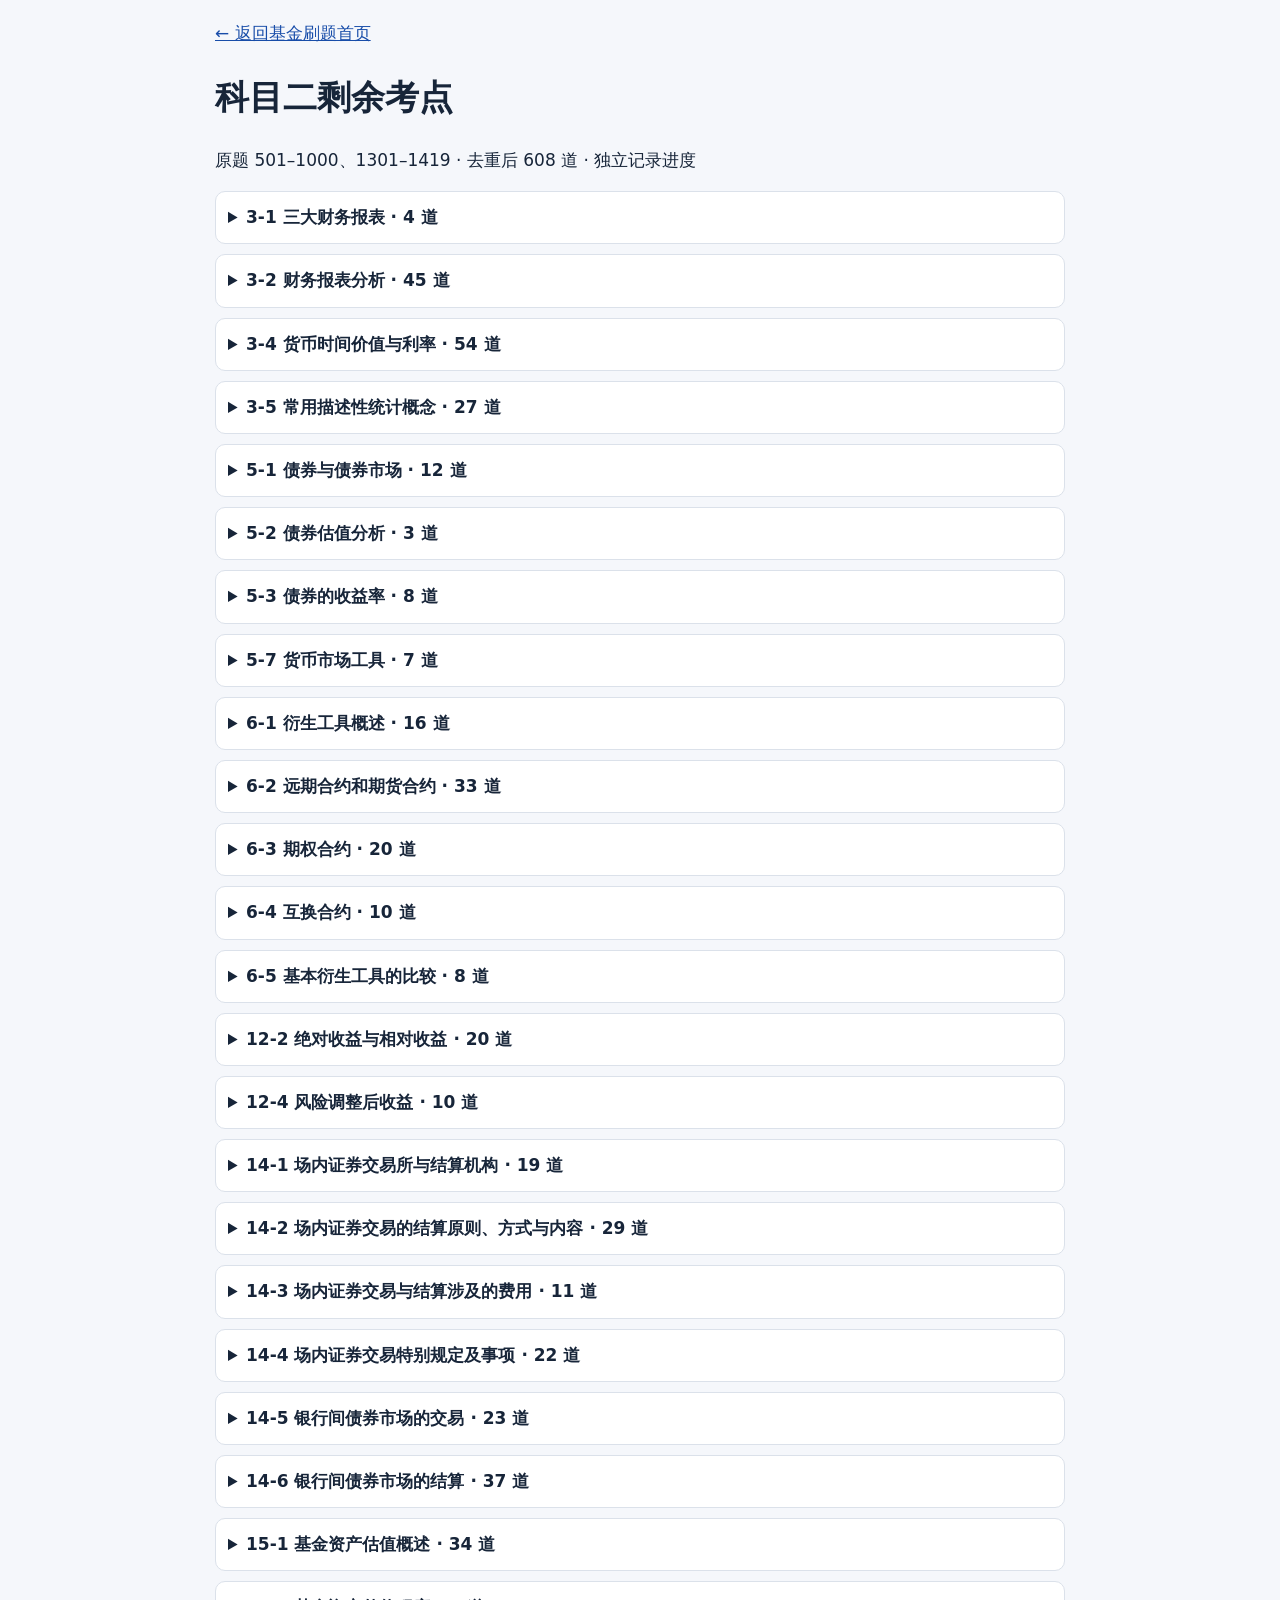
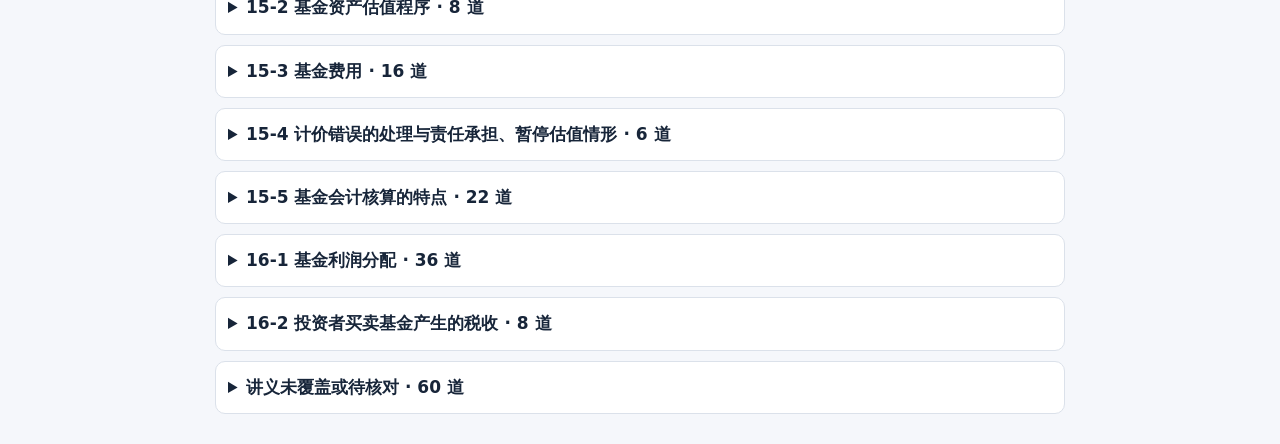
==== fund2-review.html @ 8eb3dbc4 "Add isolated subject two exam review" ====
<!doctype html>
<html lang="zh-CN">
<meta charset="utf-8">
<meta name="viewport" content="width=device-width, initial-scale=1">
<title>科目二剩余考点</title>
<style>
body{font:17px/1.6 system-ui,sans-serif;max-width:850px;margin:auto;padding:20px;color:#172539;background:#f5f7fb}
section,details{background:white;border:1px solid #dbe1ea;border-radius:10px;padding:12px;margin:10px 0}
button,select{font:inherit;padding:8px 12px;cursor:pointer} summary{cursor:pointer;font-weight:650} .option{display:block;margin:8px 0;width:100%;text-align:left} #feedback{white-space:pre-wrap} button:disabled{cursor:default;color:#172539} button.correct{background:#c9f0d7} button.wrong{background:#ffdedd} a{color:#184da9}
</style>
<a href="./">← 返回基金刷题首页</a>
<h1>科目二剩余考点</h1>
<p id="status">正在加载题库…</p>
<main id="groups"></main>
<section id="quiz" hidden></section>
<script>
const byId=id=>document.getElementById(id);
const groups=byId('groups'),quiz=byId('quiz'),status=byId('status');
const key='fundlab-fund2-review-v1';
let saved={};
try{saved=JSON.parse(localStorage.getItem(key)||'{}')||{}}catch{}
const norm=s=>s.normalize('NFKC').replace(/\s+/g,'');
const signature=q=>JSON.stringify([q.type,norm(q.prompt),q.options.map(norm).sort(),q.answer.map(i=>norm(q.options[i])).sort()]);
const pending=i=>(i>=500&&i<1000)||i>=1300;
const chapters={
  6:[
    ['3-4 货币时间价值与利率',/利率|货币的时间价值|单利|PV和FV/,/即期利率|名义利率|单利|PV和FV/],
    ['3-5 常用描述性统计概念',/分位数|相关性|标准差/],
    ['3-1 三大财务报表',/利润和现金流/],
    ['3-2 财务报表分析',/./]],
  8:[['5-7 货币市场工具',/货币市场/],['5-2 债券估值分析',/估值/],['5-3 债券的收益率',/收益率/],['5-1 债券与债券市场',/风险/]],
  9:[['6-5 基本衍生工具的比较',/远期、期货、期权/],['6-3 期权合约',/期权/],['6-4 互换合约',/互换/],['6-2 远期合约和期货合约',/远期|期货/],['6-1 衍生工具概述',/./]],
  15:[['12-4 风险调整后收益',/风险调整/],['12-2 绝对收益与相对收益',/绝对|相对/]],
  17:[['14-6 银行间债券市场的结算',/银行间债券结算/],['14-5 银行间债券市场的交易',/银行间债券市场/],['14-4 场内证券交易特别规定及事项',/特别规定/],['14-3 场内证券交易与结算涉及的费用',/费用/],['14-1 场内证券交易所与结算机构',/结算机构/],['14-2 场内证券交易的结算原则、方式与内容',/结算|PROP/]],
  18:[['15-3 基金费用',/费用|管理费/],['15-5 基金会计核算的特点',/会计|财务|收入/],['15-2 基金资产估值程序',/程序|投资品种/],['15-1 基金资产估值概述',/估值/]],
  19:[['16-1 基金利润分配',/利润|分红|分拆/],['16-2 投资者买卖基金产生的税收',/投资者/]]
};
function classify(q){
 const ch=Number(q.chapter.match(/\d+/)?.[0]), t=q.topic, p=q.prompt;
 if(/质押式回购|买断式回购/.test(p)){
   const sub=/质押式回购/.test(p)?(/买断式回购/.test(p)?'质押式与买断式回购对比':'质押式回购'):'买断式回购';
   return [ch===17 && /场内/.test(t)?'14-4 场内证券交易特别规定及事项':'14-6 银行间债券市场的结算',sub];
 }
 if(ch===18 && /暂停估值|估值错误|计价错误/.test(p))return ['15-4 计价错误的处理与责任承担、暂停估值情形',/暂停估值/.test(p)?'暂停估值':'估值或计价错误'];
 const section=chapters[ch]?.find(([,re])=>re.test(t));
 return [section?.[0]||'讲义未覆盖或待核对',t];
}
function element(tag,label,parent){const e=document.createElement(tag);e.textContent=label;parent.append(e);return e;}
function button(label,parent,fn){const b=element('button',label,parent);b.onclick=fn;return b;}
function report(list,start){
 const q=list[start];
 quiz.replaceChildren();groups.hidden=true;quiz.hidden=false;
 button('← 返回考点',quiz,()=>{quiz.hidden=true;groups.hidden=false;render();});
 element('p','组内 '+(start+1)+' / '+list.length+' · 原题第 '+q.number+' 题',quiz);
 element('h2',q.prompt,quiz);
 const multi=q.answer.length>1, selected=new Set(saved[q.id]||[]), locked=Object.hasOwn(saved,q.id);
 const options=q.options.map((o,i)=>{
  const b=button(String.fromCharCode(65+i)+'．'+o,quiz,()=>{
   if(!multi){selected.clear();selected.add(i);submit();}
   else{if(selected.has(i))selected.delete(i);else selected.add(i);b.setAttribute('aria-pressed',String(selected.has(i)));b.style.outline=selected.has(i)?'2px solid #184da9':'';}
  });b.className='option';return b;
 });
 const confirm=multi?button('提交答案',quiz,()=>{if(selected.size)submit()}):null;
 const fb=element('p','',quiz);fb.id='feedback';fb.setAttribute('aria-live','polite');
 function reveal(){
  options.forEach((b,i)=>{b.disabled=true;if(q.answer.includes(i))b.classList.add('correct');else if(selected.has(i))b.classList.add('wrong');});
  if(confirm)confirm.disabled=true;
  const correct=selected.size===q.answer.length&&q.answer.every(i=>selected.has(i));
  fb.textContent=(correct?'答对了':'答错了')+' · 正确答案：'+q.answer.map(i=>String.fromCharCode(65+i)).join('、')+'\n'+(q.explanation||'原题未附解析。');
 }
 function submit(){saved[q.id]=[...selected];try{localStorage.setItem(key,JSON.stringify(saved))}catch{}reveal();}
 if(locked)reveal();
 button('上一题',quiz,()=>report(list,start-1)).disabled=start===0;
 button('下一题',quiz,()=>report(list,start+1)).disabled=start===list.length-1;
 window.scrollTo(0,0);
}
const catalog=new Map();
let count=0;
function render(){
 const open=new Set([...groups.querySelectorAll('details[open]')].map(e=>e.dataset.section));
 groups.replaceChildren();
 status.textContent='原题 501–1000、1301–1419 · 去重后 '+count+' 道 · 独立记录进度';
 for(const [section,topics] of [...catalog].sort(([a],[b])=>a.localeCompare(b,'zh',{numeric:true}))){
  const d=element('details','',groups);d.dataset.section=section;d.open=open.has(section);
  element('summary',section+' · '+[...topics.values()].flat().length+' 道',d);
  for(const [topic,list] of [...topics].sort((a,b)=>b[1].length-a[1].length)){
   const answered=list.filter(q=>Object.hasOwn(saved,q.id)).length;
   button(topic+'（'+answered+'/'+list.length+'）',element('p','',d),()=>{
    report(list,Math.max(0,list.findIndex(q=>!Object.hasOwn(saved,q.id))));
   });
  }
 }
}
fetch('./data/fund2.json').then(r=>{if(!r.ok)throw Error(r.status);return r.json()}).then(bank=>{
 if(bank.length!==1419)throw Error('题库版本不匹配');
 const seen=new Set(bank.filter((_,i)=>!pending(i)).map(signature));
 bank.forEach((q,i)=>{
  if(!pending(i))return;
  const sig=signature(q);if(seen.has(sig))return;seen.add(sig);count++;
  const [section,topic]=classify(q);
  if(!catalog.has(section))catalog.set(section,new Map());
  const topics=catalog.get(section);
  if(!topics.has(topic))topics.set(topic,[]);
  topics.get(topic).push({...q,number:i+1});
 });
 render();
}).catch(e=>{status.textContent='题库没有加载成功：'+e.message;});
</script>
</html>
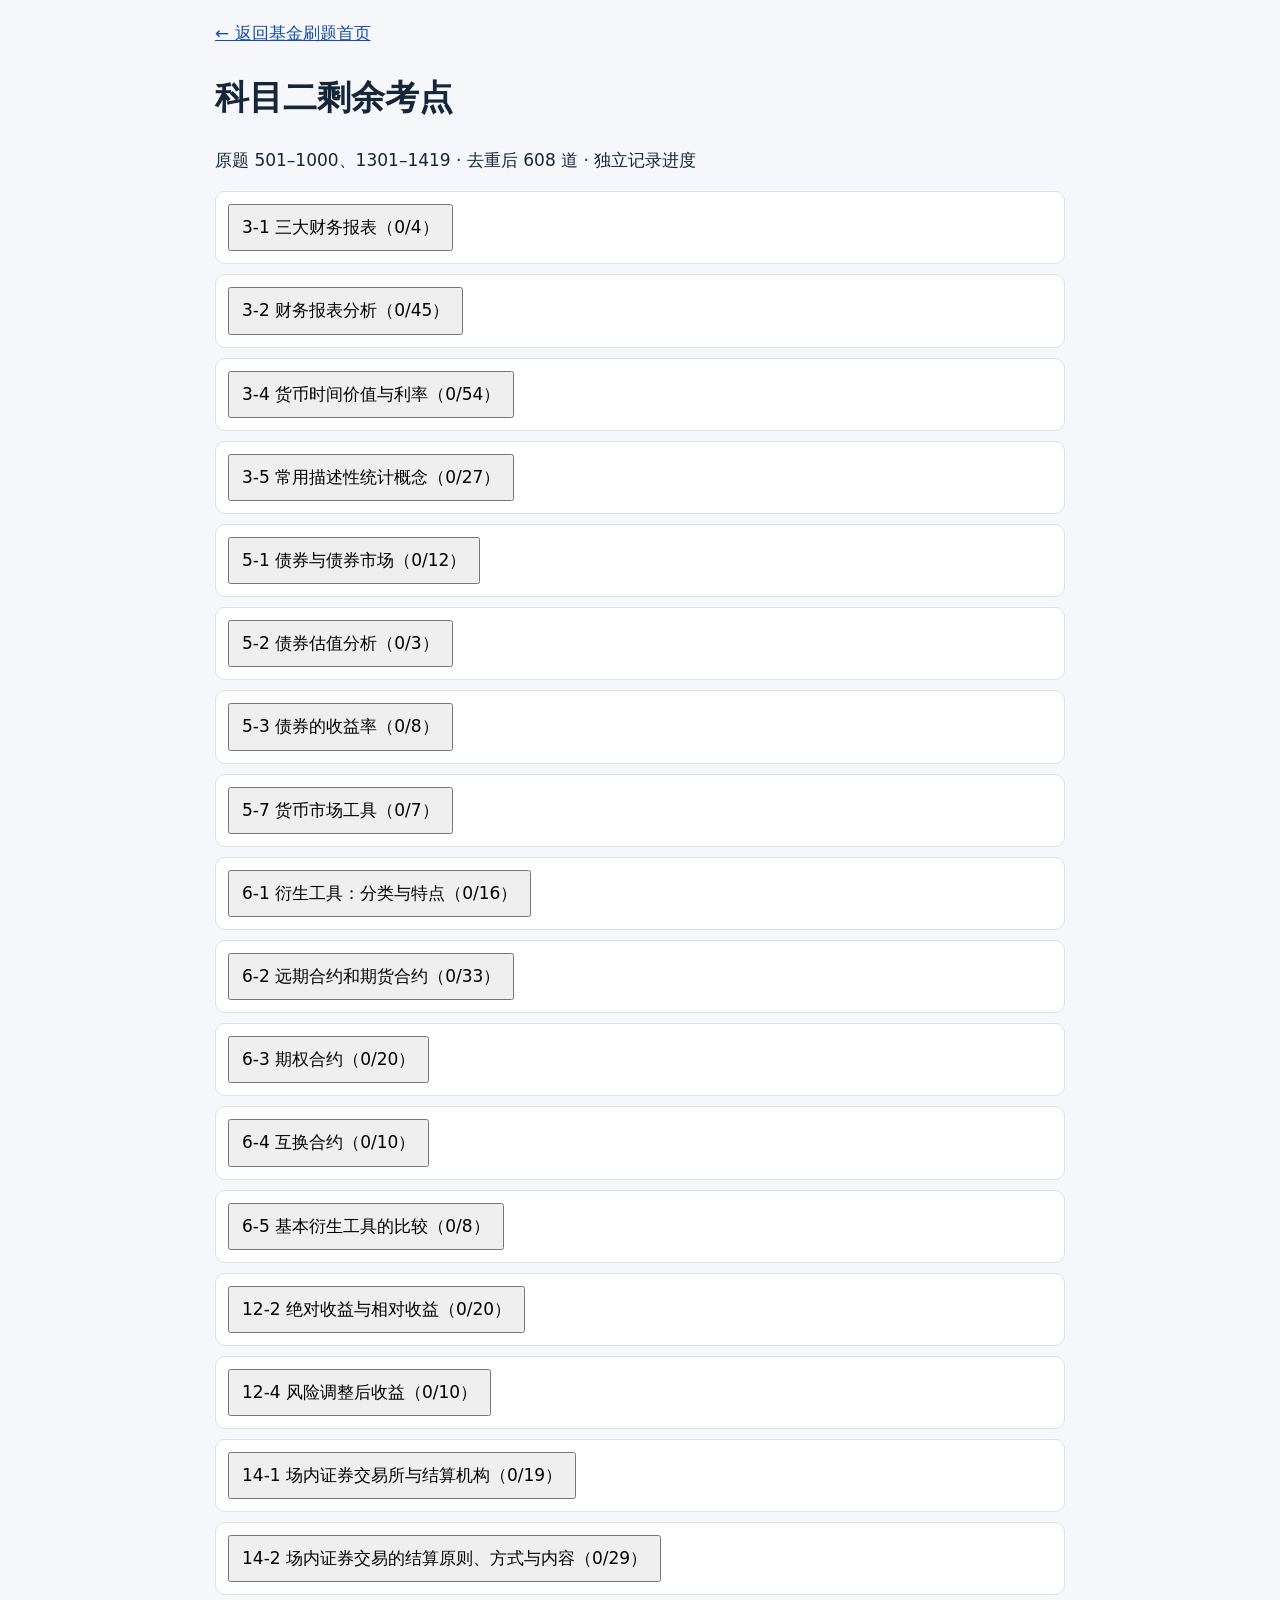
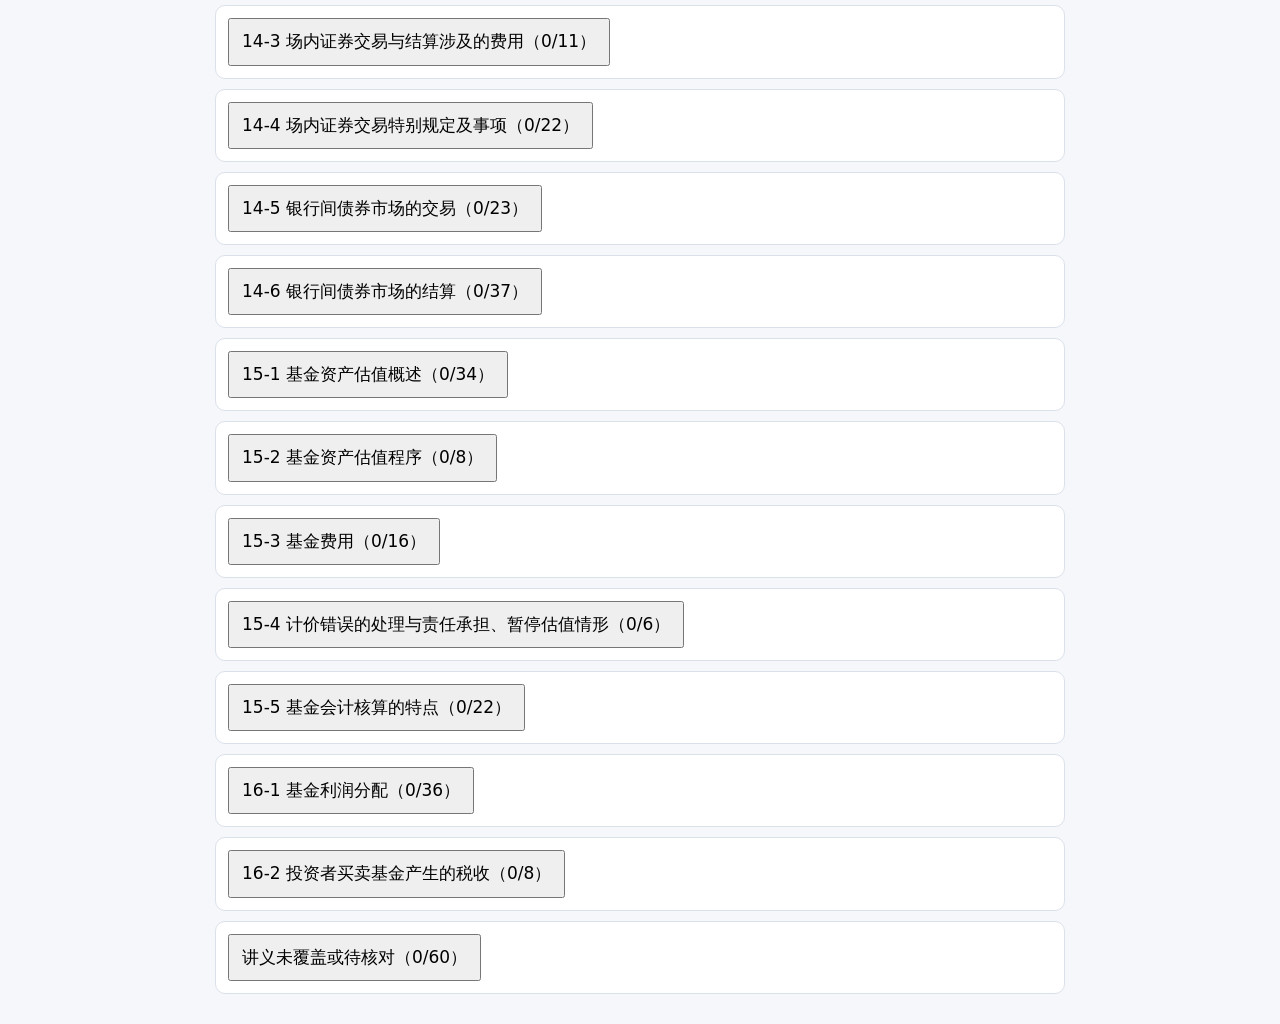
==== commit de772d1e: "Merge review subtopics into section practice" ====
--- a/fund2-review.html
+++ b/fund2-review.html
@@ -7,6 +7,11 @@
 body{font:17px/1.6 system-ui,sans-serif;max-width:850px;margin:auto;padding:20px;color:#172539;background:#f5f7fb}
 section,details{background:white;border:1px solid #dbe1ea;border-radius:10px;padding:12px;margin:10px 0}
 button,select{font:inherit;padding:8px 12px;cursor:pointer} summary{cursor:pointer;font-weight:650} .option{display:block;margin:8px 0;width:100%;text-align:left} #feedback{white-space:pre-wrap} button:disabled{cursor:default;color:#172539} button.correct{background:#c9f0d7} button.wrong{background:#ffdedd} a{color:#184da9}
+</style>
+<style>
+button.topic-complete{background:#dcfce7;border:1px solid #449761;border-radius:6px;color:#14532d}
+details.section-complete{border-color:#8bc99e}
+details.section-complete>summary{color:#166534}
 </style>
 <a href="./">← 返回基金刷题首页</a>
 <h1>科目二剩余考点</h1>
@@ -77,18 +82,18 @@
 const catalog=new Map();
 let count=0;
 function render(){
- const open=new Set([...groups.querySelectorAll('details[open]')].map(e=>e.dataset.section));
  groups.replaceChildren();
  status.textContent='原题 501–1000、1301–1419 · 去重后 '+count+' 道 · 独立记录进度';
  for(const [section,topics] of [...catalog].sort(([a],[b])=>a.localeCompare(b,'zh',{numeric:true}))){
-  const d=element('details','',groups);d.dataset.section=section;d.open=open.has(section);
-  element('summary',section+' · '+[...topics.values()].flat().length+' 道',d);
-  for(const [topic,list] of [...topics].sort((a,b)=>b[1].length-a[1].length)){
-   const answered=list.filter(q=>Object.hasOwn(saved,q.id)).length;
-   button(topic+'（'+answered+'/'+list.length+'）',element('p','',d),()=>{
-    report(list,Math.max(0,list.findIndex(q=>!Object.hasOwn(saved,q.id))));
-   });
-  }
+  const list=[...topics.values()].flat().sort((a,b)=>a.number-b.number);
+  const answered=list.filter(q=>Object.hasOwn(saved,q.id)).length;
+  const complete=answered===list.length;
+  const title=section==='6-1 衍生工具概述'?'6-1 衍生工具：分类与特点':section;
+  const card=element('section','',groups);
+  const sectionButton=button(title+'（'+answered+'/'+list.length+'）'+(complete?' ✓ 已刷完':''),card,()=>{
+   report(list,Math.max(0,list.findIndex(q=>!Object.hasOwn(saved,q.id))));
+  });
+  if(complete)sectionButton.className='topic-complete';
  }
 }
 fetch('./data/fund2.json').then(r=>{if(!r.ok)throw Error(r.status);return r.json()}).then(bank=>{
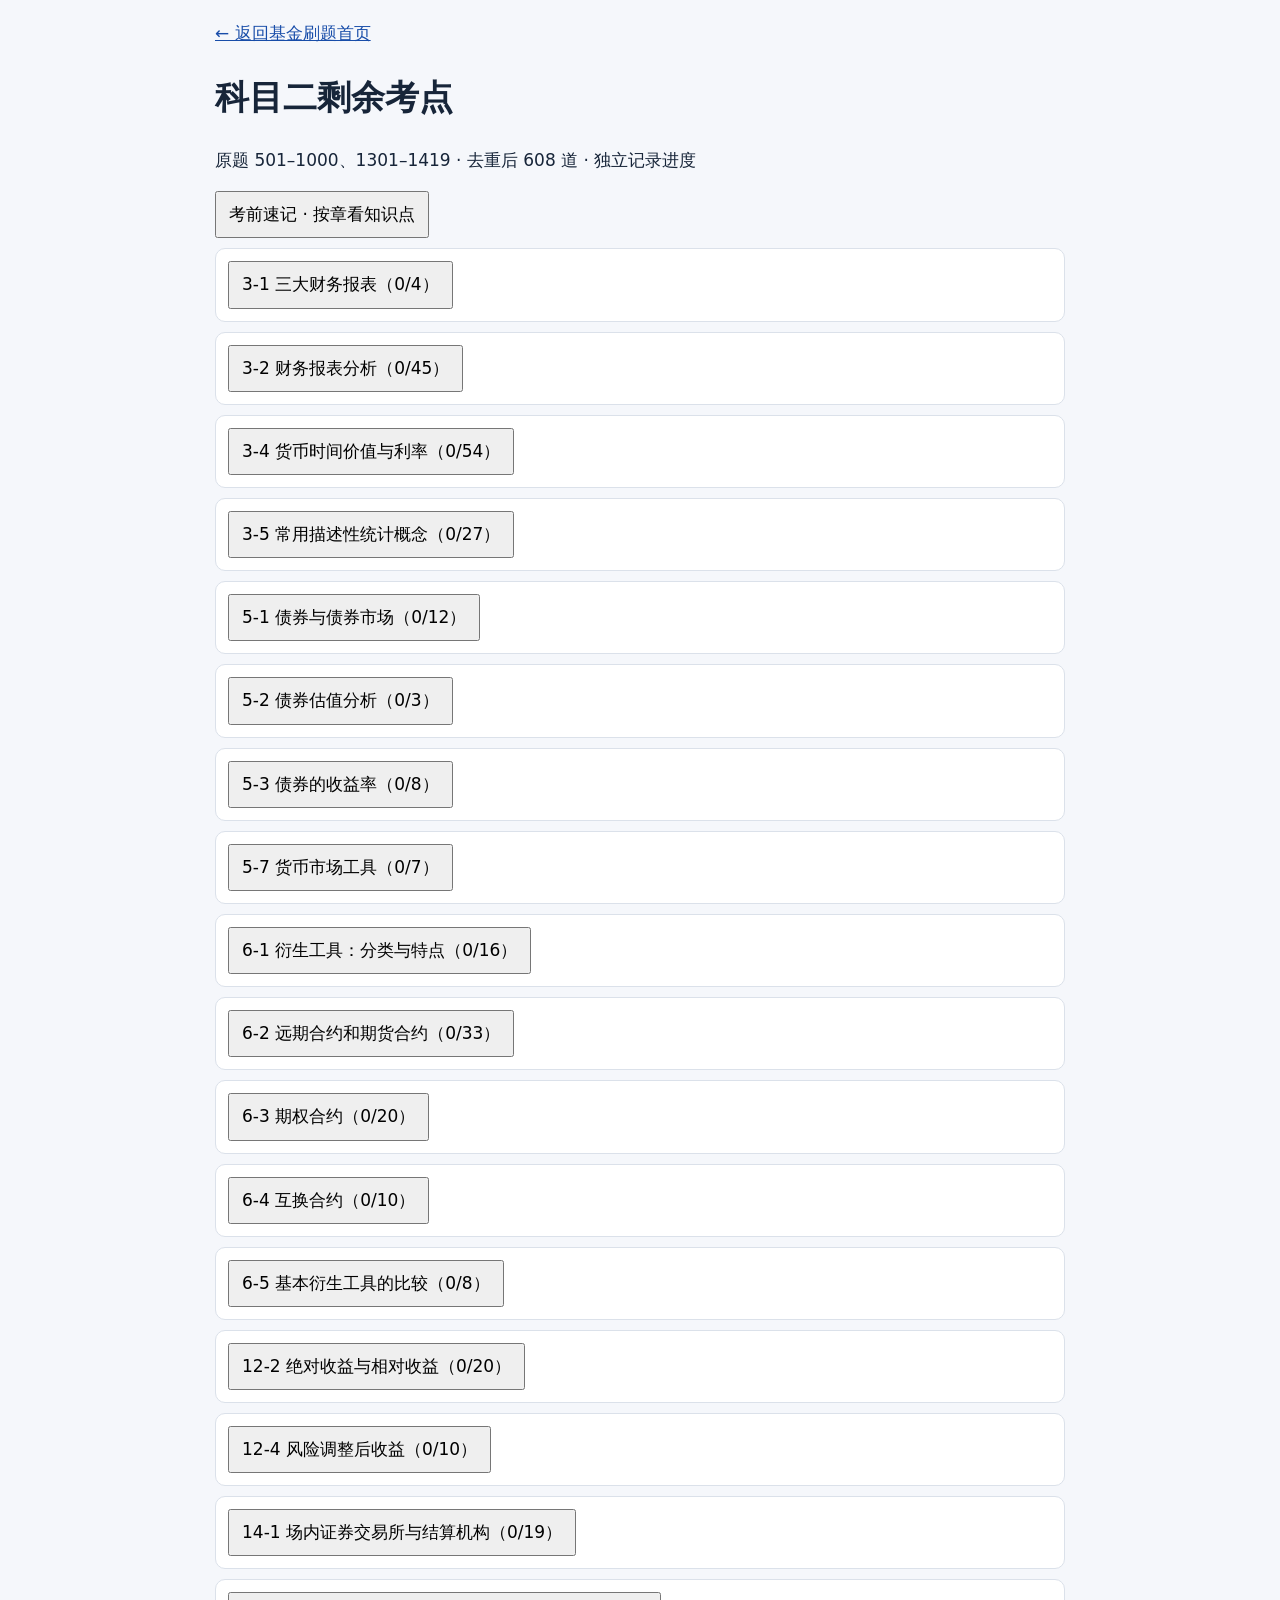
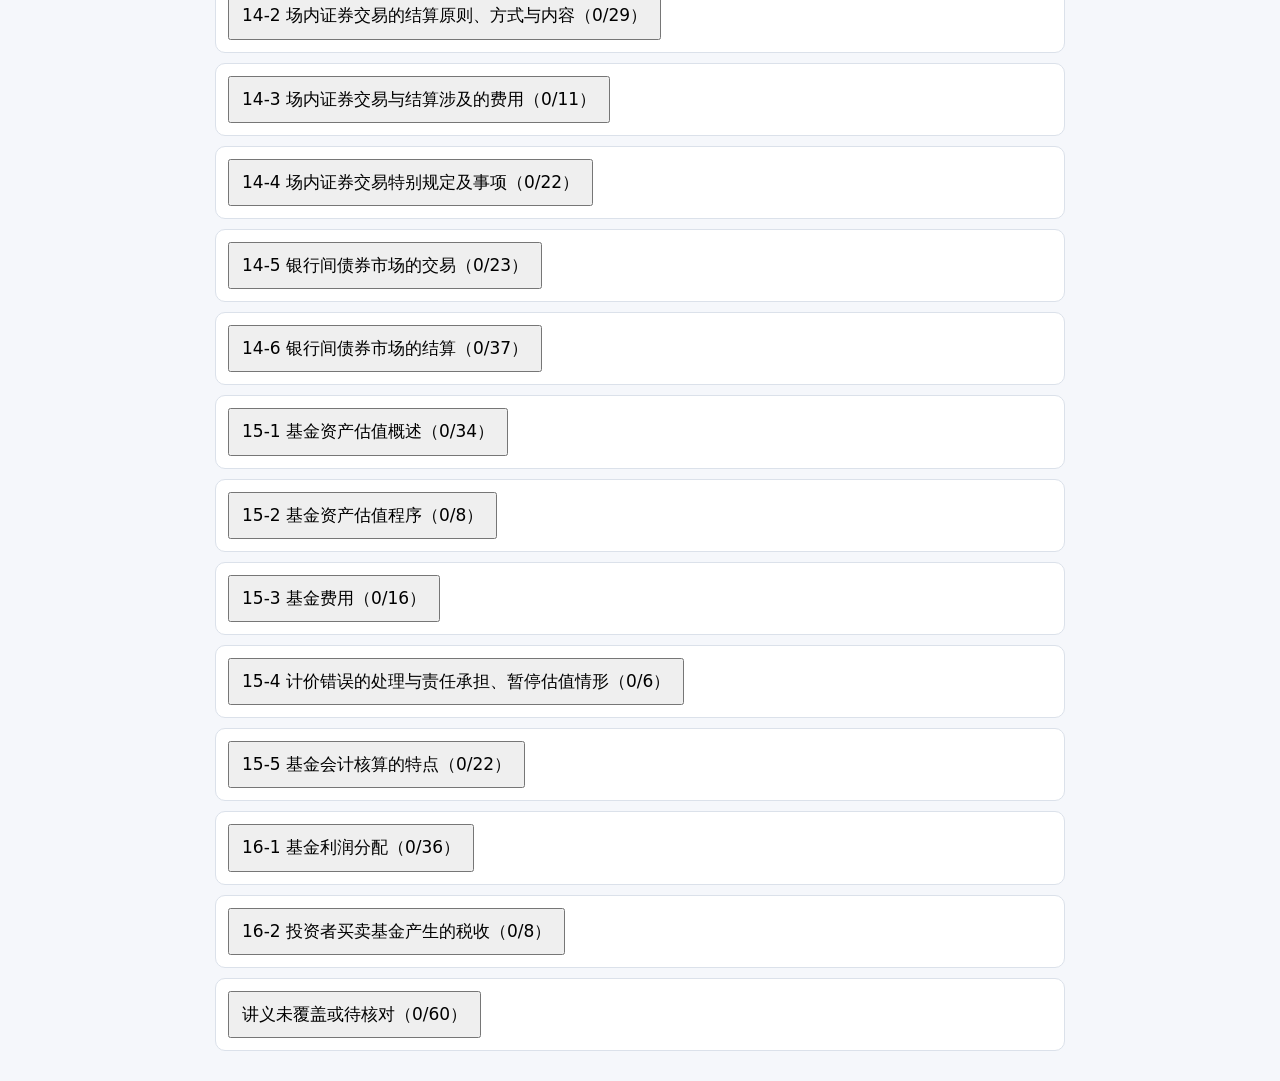
==== commit 0b7bee2c: "Add chapter review notes inside remaining questions" ====
--- a/fund2-review.html
+++ b/fund2-review.html
@@ -16,6 +16,8 @@
 <a href="./">← 返回基金刷题首页</a>
 <h1>科目二剩余考点</h1>
 <p id="status">正在加载题库…</p>
+<button id="review-toggle" type="button" hidden>考前速记 · 按章看知识点</button>
+<div id="review-notes" hidden></div>
 <main id="groups"></main>
 <section id="quiz" hidden></section>
 <script>
@@ -80,6 +82,55 @@
  window.scrollTo(0,0);
 }
 const catalog=new Map();
+const notes=byId('review-notes'), toggle=byId('review-toggle');
+const chapterNames={3:'投资管理基础',5:'固定收益投资',6:'衍生工具',12:'基金业绩评价',14:'投资交易与结算',15:'估值、费用与会计核算',16:'利润分配与税收'};
+function showNotes(){
+ const tree=new Map();
+ for(const [section,topics] of [...catalog].sort(([a],[b])=>a.localeCompare(b,'zh',{numeric:true}))){
+  const number=section.match(/^\d+(?=-)/)?.[0];
+  const title=number?'第'+number+'章 '+chapterNames[number]:'讲义未覆盖或待核对';
+  if(!tree.has(title))tree.set(title,[]);
+  tree.get(title).push([section,topics]);
+ }
+ element('p','只汇总剩余题覆盖的知识点。优先看解析中的结论；旧题里的法规和数字以考试教材为准。',notes);
+ for(const [title,sections] of tree){
+  const chapter=element('details','',notes);
+  element('summary',title,chapter);
+  for(const [section,topics] of sections){
+   element('h3',section,chapter);
+   for(const [topic,list] of topics){
+    element('h4',topic,chapter);
+    const unique=new Map();
+    for(const q of list){
+     const answer=q.answer.map(i=>q.options[i]).join('；');
+     const explanation=(q.explanation||'').trim();
+     const trap=/错误|不正确|不属于|不包括|不符合|不恰当|不合理|不妥|不可以|不能/.test(q.prompt);
+     const knowledge=explanation||((trap?'辨析题，勿将所选项直接当作规则：':'')+q.prompt+' → '+answer);
+     const fingerprint=norm(knowledge);
+     if(!unique.has(fingerprint))unique.set(fingerprint,{knowledge,refs:[]});
+     unique.get(fingerprint).refs.push({q,answer,trap});
+    }
+    const bullets=element('ul','',chapter);
+    for(const {knowledge,refs} of unique.values()){
+     const li=element('li',knowledge,bullets);
+     li.style.whiteSpace='pre-wrap';
+     const source=element('details','',li);
+     element('summary','查看原题 '+refs.map(({q})=>q.number).join('、'),source);
+     for(const {q,answer,trap} of refs){
+      element('p',q.number+'．'+q.prompt,source);
+      element('p',(trap?'本题应选（辨析题）：':'正确答案：')+answer,source);
+     }
+    }
+   }
+  }
+ }
+}
+toggle.onclick=()=>{
+ const opening=notes.hidden;
+ if(opening&&!notes.childElementCount)showNotes();
+ notes.hidden=!opening;groups.hidden=opening;
+ toggle.textContent=opening?'返回按小节刷题':'考前速记 · 按章看知识点';
+};
 let count=0;
 function render(){
  groups.replaceChildren();
@@ -109,6 +160,7 @@
   topics.get(topic).push({...q,number:i+1});
  });
  render();
+ toggle.hidden=false;
 }).catch(e=>{status.textContent='题库没有加载成功：'+e.message;});
 </script>
 </html>
